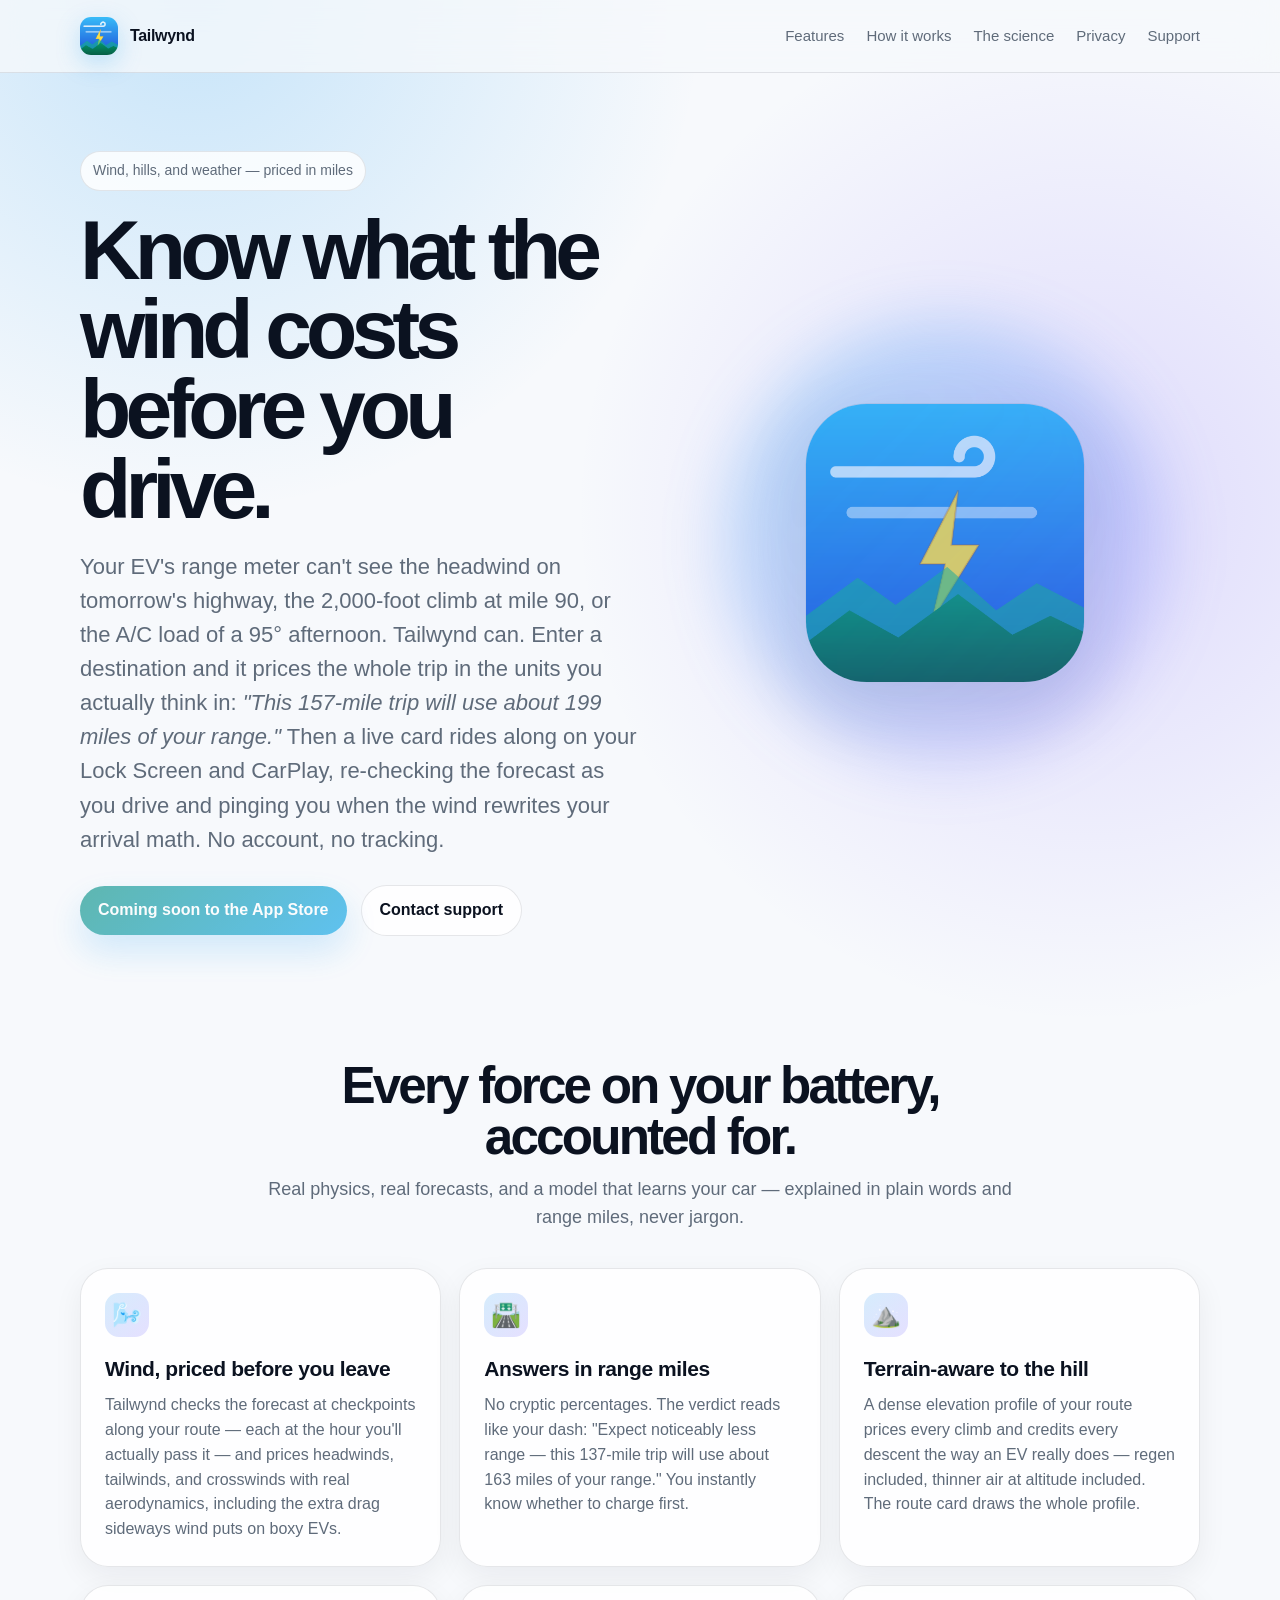
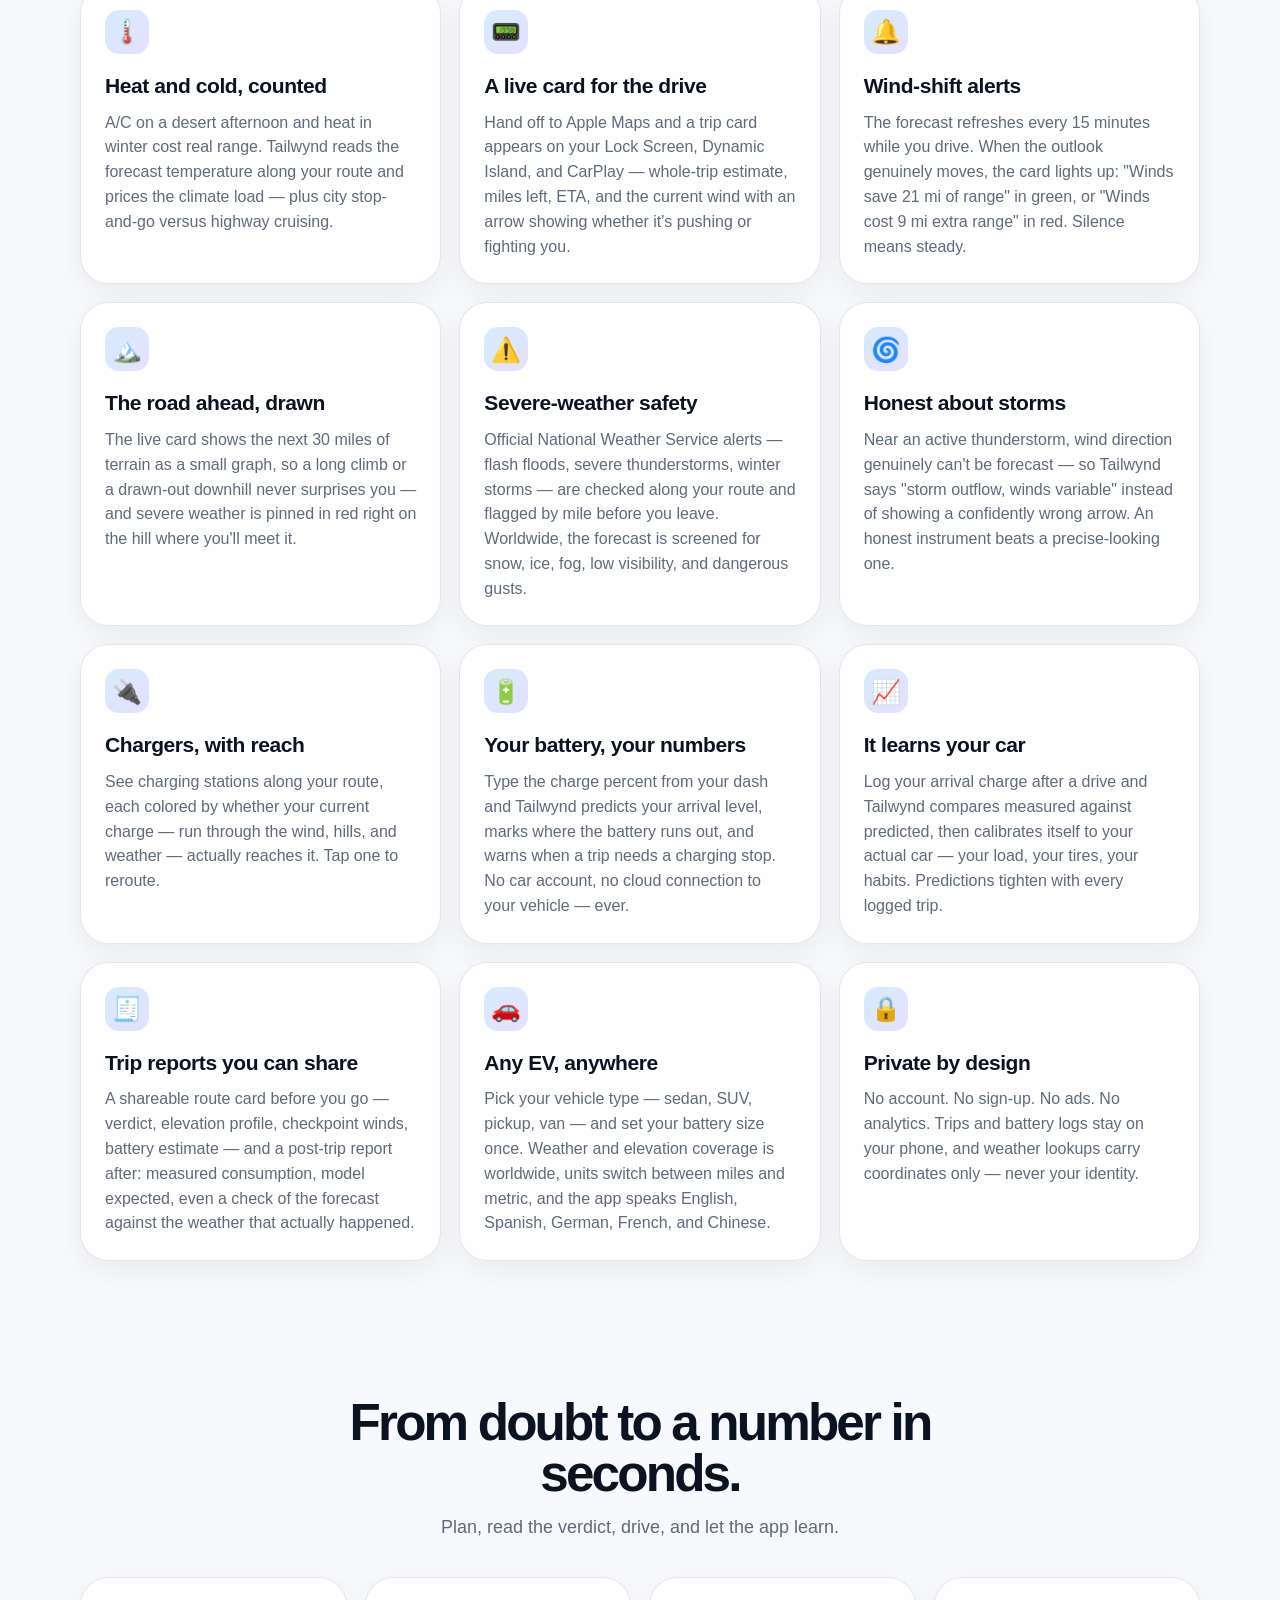
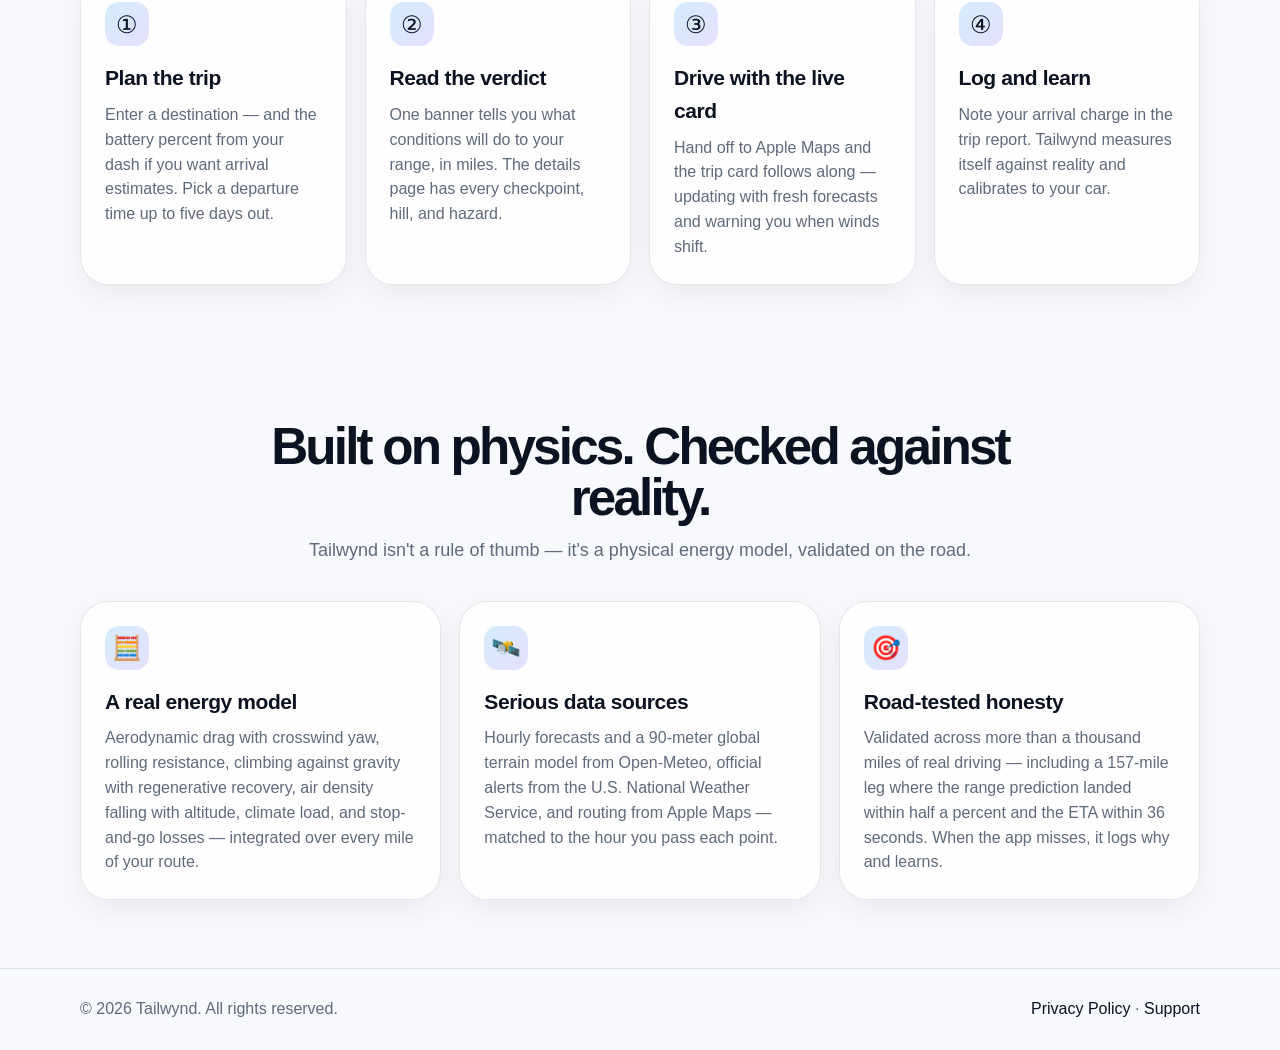
==== index.html @ 8d161bdf "Add files via upload" ====
<!doctype html>
<html lang="en">
<head>
  <meta charset="utf-8">
  <meta name="viewport" content="width=device-width, initial-scale=1">
  <title>Tailwynd | Know what the wind costs before you drive</title>
  <meta name="description" content="Tailwynd tells EV drivers what wind, hills, and weather will do to their range — in plain miles, before they leave. A live trip card tracks the drive, warns when winds shift, and the app learns your car with every trip. No account, no tracking.">
  <link rel="icon" href="images/AppIcon.png" type="image/png">
  <link rel="stylesheet" href="css/style.css">
</head>
<body>
  <nav class="nav"><div class="container nav-inner"><a class="logo" href="index.html"><img src="images/AppIcon.png" alt="Tailwynd icon"><span>Tailwynd</span></a><div class="nav-links"><a class="hide-sm" href="#features">Features</a><a class="hide-sm" href="#how">How it works</a><a class="hide-sm" href="#science">The science</a><a href="privacy.html">Privacy</a><a href="support.html">Support</a></div></div></nav>
  <main>
    <section class="hero"><div class="container hero-grid"><div><span class="badge">Wind, hills, and weather — priced in miles</span><h1>Know what the wind costs before you drive.</h1><p class="lead">Your EV's range meter can't see the headwind on tomorrow's highway, the 2,000-foot climb at mile 90, or the A/C load of a 95° afternoon. Tailwynd can. Enter a destination and it prices the whole trip in the units you actually think in: <em>"This 157-mile trip will use about 199 miles of your range."</em> Then a live card rides along on your Lock Screen and CarPlay, re-checking the forecast as you drive and pinging you when the wind rewrites your arrival math. No account, no tracking.</p><div class="actions"><span class="button" style="opacity:.65;cursor:default">Coming soon to the App Store</span><a class="button secondary" href="support.html">Contact support</a></div></div><div class="phone-stage"><div class="glow"></div><div class="hero-shot"><img src="images/AppIcon.png" alt="Tailwynd app icon" style="border-radius:22%;max-width:280px;margin:40px auto;display:block"></div></div></div></section>
    <section id="features" class="section"><div class="container"><div class="section-head"><h2>Every force on your battery, accounted for.</h2><p>Real physics, real forecasts, and a model that learns your car — explained in plain words and range miles, never jargon.</p></div><div class="grid">
      <div class="card"><div class="icon">🌬️</div><h3>Wind, priced before you leave</h3><p>Tailwynd checks the forecast at checkpoints along your route — each at the hour you'll actually pass it — and prices headwinds, tailwinds, and crosswinds with real aerodynamics, including the extra drag sideways wind puts on boxy EVs.</p></div>
      <div class="card"><div class="icon">🛣️</div><h3>Answers in range miles</h3><p>No cryptic percentages. The verdict reads like your dash: "Expect noticeably less range — this 137-mile trip will use about 163 miles of your range." You instantly know whether to charge first.</p></div>
      <div class="card"><div class="icon">⛰️</div><h3>Terrain-aware to the hill</h3><p>A dense elevation profile of your route prices every climb and credits every descent the way an EV really does — regen included, thinner air at altitude included. The route card draws the whole profile.</p></div>
      <div class="card"><div class="icon">🌡️</div><h3>Heat and cold, counted</h3><p>A/C on a desert afternoon and heat in winter cost real range. Tailwynd reads the forecast temperature along your route and prices the climate load — plus city stop-and-go versus highway cruising.</p></div>
      <div class="card"><div class="icon">📟</div><h3>A live card for the drive</h3><p>Hand off to Apple Maps and a trip card appears on your Lock Screen, Dynamic Island, and CarPlay — whole-trip estimate, miles left, ETA, and the current wind with an arrow showing whether it's pushing or fighting you.</p></div>
      <div class="card"><div class="icon">🔔</div><h3>Wind-shift alerts</h3><p>The forecast refreshes every 15 minutes while you drive. When the outlook genuinely moves, the card lights up: "Winds save 21 mi of range" in green, or "Winds cost 9 mi extra range" in red. Silence means steady.</p></div>
      <div class="card"><div class="icon">🏔️</div><h3>The road ahead, drawn</h3><p>The live card shows the next 30 miles of terrain as a small graph, so a long climb or a drawn-out downhill never surprises you — and severe weather is pinned in red right on the hill where you'll meet it.</p></div>
      <div class="card"><div class="icon">⚠️</div><h3>Severe-weather safety</h3><p>Official National Weather Service alerts — flash floods, severe thunderstorms, winter storms — are checked along your route and flagged by mile before you leave. Worldwide, the forecast is screened for snow, ice, fog, low visibility, and dangerous gusts.</p></div>
      <div class="card"><div class="icon">🌀</div><h3>Honest about storms</h3><p>Near an active thunderstorm, wind direction genuinely can't be forecast — so Tailwynd says "storm outflow, winds variable" instead of showing a confidently wrong arrow. An honest instrument beats a precise-looking one.</p></div>
      <div class="card"><div class="icon">🔌</div><h3>Chargers, with reach</h3><p>See charging stations along your route, each colored by whether your current charge — run through the wind, hills, and weather — actually reaches it. Tap one to reroute.</p></div>
      <div class="card"><div class="icon">🔋</div><h3>Your battery, your numbers</h3><p>Type the charge percent from your dash and Tailwynd predicts your arrival level, marks where the battery runs out, and warns when a trip needs a charging stop. No car account, no cloud connection to your vehicle — ever.</p></div>
      <div class="card"><div class="icon">📈</div><h3>It learns your car</h3><p>Log your arrival charge after a drive and Tailwynd compares measured against predicted, then calibrates itself to your actual car — your load, your tires, your habits. Predictions tighten with every logged trip.</p></div>
      <div class="card"><div class="icon">🧾</div><h3>Trip reports you can share</h3><p>A shareable route card before you go — verdict, elevation profile, checkpoint winds, battery estimate — and a post-trip report after: measured consumption, model expected, even a check of the forecast against the weather that actually happened.</p></div>
      <div class="card"><div class="icon">🚗</div><h3>Any EV, anywhere</h3><p>Pick your vehicle type — sedan, SUV, pickup, van — and set your battery size once. Weather and elevation coverage is worldwide, units switch between miles and metric, and the app speaks English, Spanish, German, French, and Chinese.</p></div>
      <div class="card"><div class="icon">🔒</div><h3>Private by design</h3><p>No account. No sign-up. No ads. No analytics. Trips and battery logs stay on your phone, and weather lookups carry coordinates only — never your identity.</p></div>
    </div></div></section>
    <section id="how" class="section"><div class="container"><div class="section-head"><h2>From doubt to a number in seconds.</h2><p>Plan, read the verdict, drive, and let the app learn.</p></div><div class="grid grid-4"><div class="card"><div class="icon">①</div><h3>Plan the trip</h3><p>Enter a destination — and the battery percent from your dash if you want arrival estimates. Pick a departure time up to five days out.</p></div><div class="card"><div class="icon">②</div><h3>Read the verdict</h3><p>One banner tells you what conditions will do to your range, in miles. The details page has every checkpoint, hill, and hazard.</p></div><div class="card"><div class="icon">③</div><h3>Drive with the live card</h3><p>Hand off to Apple Maps and the trip card follows along — updating with fresh forecasts and warning you when winds shift.</p></div><div class="card"><div class="icon">④</div><h3>Log and learn</h3><p>Note your arrival charge in the trip report. Tailwynd measures itself against reality and calibrates to your car.</p></div></div></div></section>
    <section id="science" class="section"><div class="container"><div class="section-head"><h2>Built on physics. Checked against reality.</h2><p>Tailwynd isn't a rule of thumb — it's a physical energy model, validated on the road.</p></div><div class="grid grid-3">
      <div class="card"><div class="icon">🧮</div><h3>A real energy model</h3><p>Aerodynamic drag with crosswind yaw, rolling resistance, climbing against gravity with regenerative recovery, air density falling with altitude, climate load, and stop-and-go losses — integrated over every mile of your route.</p></div>
      <div class="card"><div class="icon">🛰️</div><h3>Serious data sources</h3><p>Hourly forecasts and a 90-meter global terrain model from Open-Meteo, official alerts from the U.S. National Weather Service, and routing from Apple Maps — matched to the hour you pass each point.</p></div>
      <div class="card"><div class="icon">🎯</div><h3>Road-tested honesty</h3><p>Validated across more than a thousand miles of real driving — including a 157-mile leg where the range prediction landed within half a percent and the ETA within 36 seconds. When the app misses, it logs why and learns.</p></div>
    </div></div></section>
    <!-- SCREENSHOTS: re-enable when App Store screenshots exist in /images.
    <section id="screenshots" class="section"><div class="container"><div class="section-head"><h2>Screenshots</h2><p>A quick tour of Tailwynd.</p></div><div class="gallery">
      <img src="images/tailwynd_01_plan.png" alt="Trip verdict with range-miles banner and elevation profile">
      <img src="images/tailwynd_02_map.png" alt="Route map with wind arrows at every checkpoint">
      <img src="images/tailwynd_03_live.png" alt="Live trip card with terrain ahead and wind-shift alert">
      <img src="images/tailwynd_04_report.png" alt="Post-trip report with measured vs expected consumption">
    </div></div></section>
    -->
  </main>
  <footer class="footer"><div class="container footer-inner"><span>© <span data-year></span> Tailwynd. All rights reserved.</span><span><a href="privacy.html">Privacy Policy</a> · <a href="support.html">Support</a></span></div></footer>
  <script src="js/app.js"></script>
</body>
</html>
---- css/style.css ----
:root {
  --bg: #f7f9fc;
  --card: rgba(255,255,255,.82);
  --card-solid: #fff;
  --text: #0b1220;
  --muted: #5f6b7a;
  --line: rgba(15,23,42,.1);
  --brand: #0d9488;
  --brand-2: #0ea5e9;
  --shadow: 0 24px 70px rgba(18, 38, 63, .14);
  --radius: 28px;
}
@media (prefers-color-scheme: dark) {
  :root {
    --bg: #07111f;
    --card: rgba(13,23,38,.78);
    --card-solid: #0d1726;
    --text: #f4f7fb;
    --muted: #a8b3c2;
    --line: rgba(255,255,255,.1);
    --shadow: 0 24px 70px rgba(0,0,0,.35);
  }
}
* { box-sizing: border-box; }
html { scroll-behavior: smooth; }
body {
  margin: 0;
  font-family: -apple-system, BlinkMacSystemFont, "SF Pro Display", "Segoe UI", sans-serif;
  color: var(--text);
  background:
    radial-gradient(circle at 15% 0%, rgba(29,155,240,.22), transparent 32rem),
    radial-gradient(circle at 85% 12%, rgba(115,87,255,.19), transparent 32rem),
    var(--bg);
  line-height: 1.55;
}
a { color: inherit; text-decoration: none; }
img { max-width: 100%; display: block; }
.container { width: min(1120px, calc(100% - 36px)); margin: 0 auto; }
.nav {
  position: sticky; top: 0; z-index: 20;
  background: color-mix(in srgb, var(--bg) 78%, transparent);
  backdrop-filter: blur(18px);
  border-bottom: 1px solid var(--line);
}
.nav-inner { height: 72px; display:flex; align-items:center; justify-content:space-between; gap:18px; }
.logo { display:flex; align-items:center; gap:12px; font-weight: 750; letter-spacing: -.02em; }
.logo img { width:38px; height:38px; border-radius:11px; box-shadow: 0 8px 24px rgba(29,155,240,.25); }
.nav-links { display:flex; align-items:center; gap:22px; color:var(--muted); font-size:15px; }
.nav-links a:hover { color: var(--text); }
.button {
  display:inline-flex; align-items:center; justify-content:center; gap:10px;
  padding: 12px 18px; border-radius:999px; font-weight:700;
  background: linear-gradient(135deg, var(--brand), var(--brand-2)); color:#fff;
  box-shadow: 0 16px 34px rgba(29,155,240,.28);
}
.button.secondary { color: var(--text); background: var(--card); border:1px solid var(--line); box-shadow:none; }
.hero { padding: 78px 0 56px; }
.hero-grid { display:grid; grid-template-columns: 1.05fr .95fr; align-items:center; gap:48px; }
.badge { display:inline-flex; align-items:center; gap:8px; padding:8px 12px; border:1px solid var(--line); background:var(--card); border-radius:999px; color:var(--muted); font-size:14px; }
h1 { font-size: clamp(46px, 7vw, 84px); line-height:.95; margin: 20px 0; letter-spacing:-.07em; }
.lead { font-size: clamp(18px, 2vw, 22px); color:var(--muted); max-width: 650px; margin: 0 0 28px; }
.actions { display:flex; gap:14px; flex-wrap:wrap; align-items:center; }
.note { color:var(--muted); font-size:14px; margin-top:16px; }
.phone-stage { position:relative; min-height:580px; display:grid; place-items:center; }
.glow { position:absolute; width:440px; height:440px; border-radius:50%; background:linear-gradient(135deg, rgba(29,155,240,.28), rgba(115,87,255,.2)); filter:blur(30px); }
.phone {
  position:relative; width:min(330px, 82vw); aspect-ratio: 9/19.5; border-radius:46px;
  background:#0b1220; padding:12px; box-shadow: var(--shadow); border:1px solid rgba(255,255,255,.22);
  transform: rotate(2deg);
}
.phone::before { content:""; position:absolute; top:18px; left:50%; transform:translateX(-50%); width:96px; height:28px; border-radius:999px; background:#07111f; z-index:2; }
.screen { height:100%; border-radius:36px; overflow:hidden; background:#fff; }
.section { padding: 68px 0; }
.section-head { text-align:center; max-width:760px; margin:0 auto 36px; }
h2 { font-size: clamp(34px, 4vw, 56px); line-height:1; margin:0 0 14px; letter-spacing:-.055em; }
.section-head p, .page-hero p { color:var(--muted); font-size:18px; margin:0; }
.grid { display:grid; grid-template-columns: repeat(3, 1fr); gap:18px; }
.card { background:var(--card); border:1px solid var(--line); border-radius:var(--radius); padding:24px; box-shadow: 0 10px 30px rgba(15,23,42,.06); }
.icon { width:44px; height:44px; border-radius:14px; display:grid; place-items:center; background:linear-gradient(135deg, rgba(29,155,240,.18), rgba(115,87,255,.18)); font-size:24px; margin-bottom:16px; }
.card h3 { margin:0 0 8px; font-size:21px; letter-spacing:-.02em; }
.card p { color:var(--muted); margin:0; }
.hero-shot { width:min(360px, 88vw); }
.hero-shot img { border-radius:32px; box-shadow: var(--shadow); border:1px solid var(--line); }
.grid-4 { grid-template-columns: repeat(4, 1fr); }
.gallery { display:grid; grid-template-columns: repeat(5, 1fr); gap:18px; }
.gallery img { border-radius:24px; box-shadow: var(--shadow); border:1px solid var(--line); background:var(--card-solid); }
.split { display:grid; grid-template-columns: 1fr 1fr; gap:22px; align-items:start; }
.list { margin:0; padding-left:22px; color:var(--muted); }
.list li { margin:10px 0; }
.footer { border-top:1px solid var(--line); padding:28px 0; color:var(--muted); }
.footer-inner { display:flex; justify-content:space-between; gap:18px; flex-wrap:wrap; }
.footer a { color:var(--text); }
.page-hero { padding:70px 0 24px; text-align:center; }
.content { width:min(840px, calc(100% - 36px)); margin:0 auto 70px; background:var(--card); border:1px solid var(--line); border-radius:var(--radius); padding:34px; }
.content h2 { font-size:28px; margin-top:32px; }
.content h2:first-child { margin-top:0; }
.content p, .content li { color:var(--muted); }
.faq-item { border-top:1px solid var(--line); padding:20px 0; }
.faq-item:first-child { border-top:0; }
.faq-item h3 { margin:0 0 8px; }
@media (max-width: 860px) {
  .hero-grid, .split { grid-template-columns:1fr; }
  .phone-stage { min-height: 470px; }
  .grid, .grid-4 { grid-template-columns:1fr; }
  .gallery { grid-template-columns: repeat(3, 1fr); }
  .nav-links { gap:12px; font-size:14px; }
  .nav-links a.hide-sm { display:none; }
}
@media (max-width: 520px) {
  .gallery { grid-template-columns: repeat(2, 1fr); }
  .nav-inner { height:64px; }
  .button { width:100%; }
  .actions { align-items:stretch; }
}
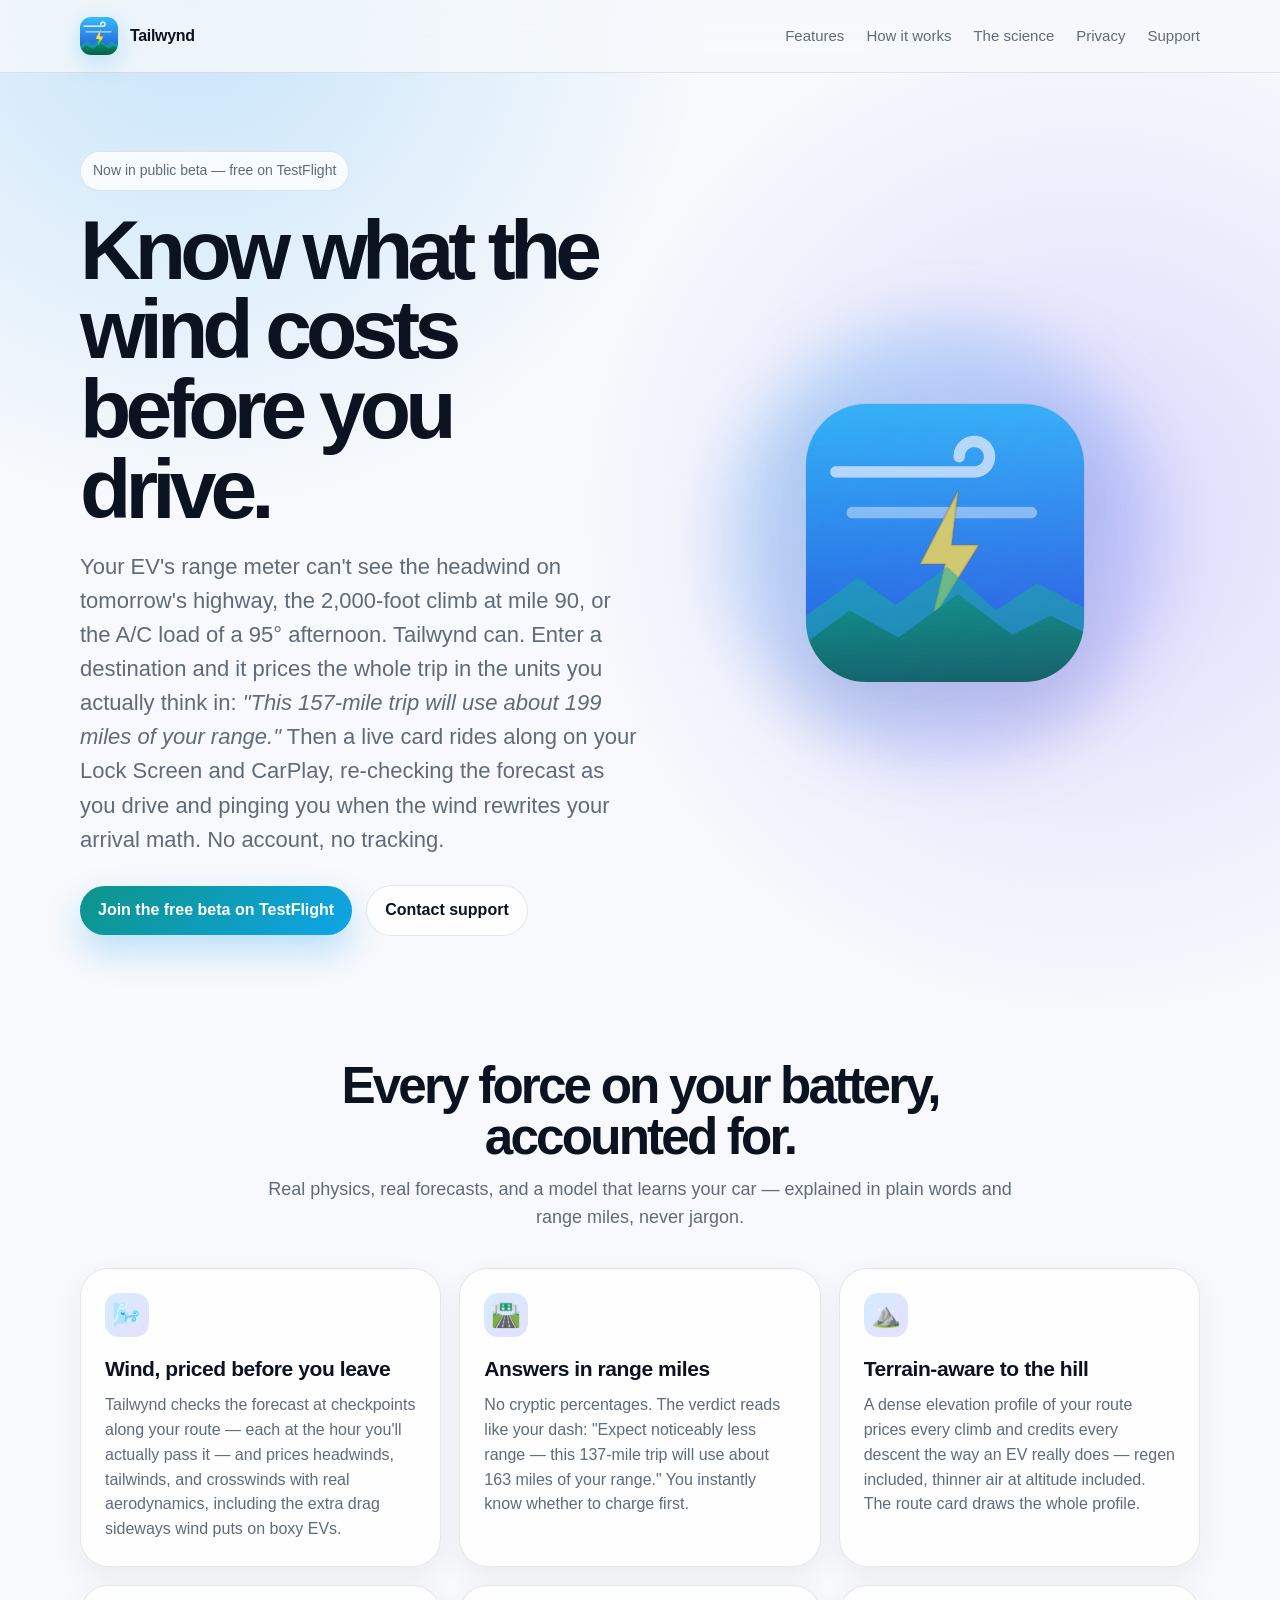
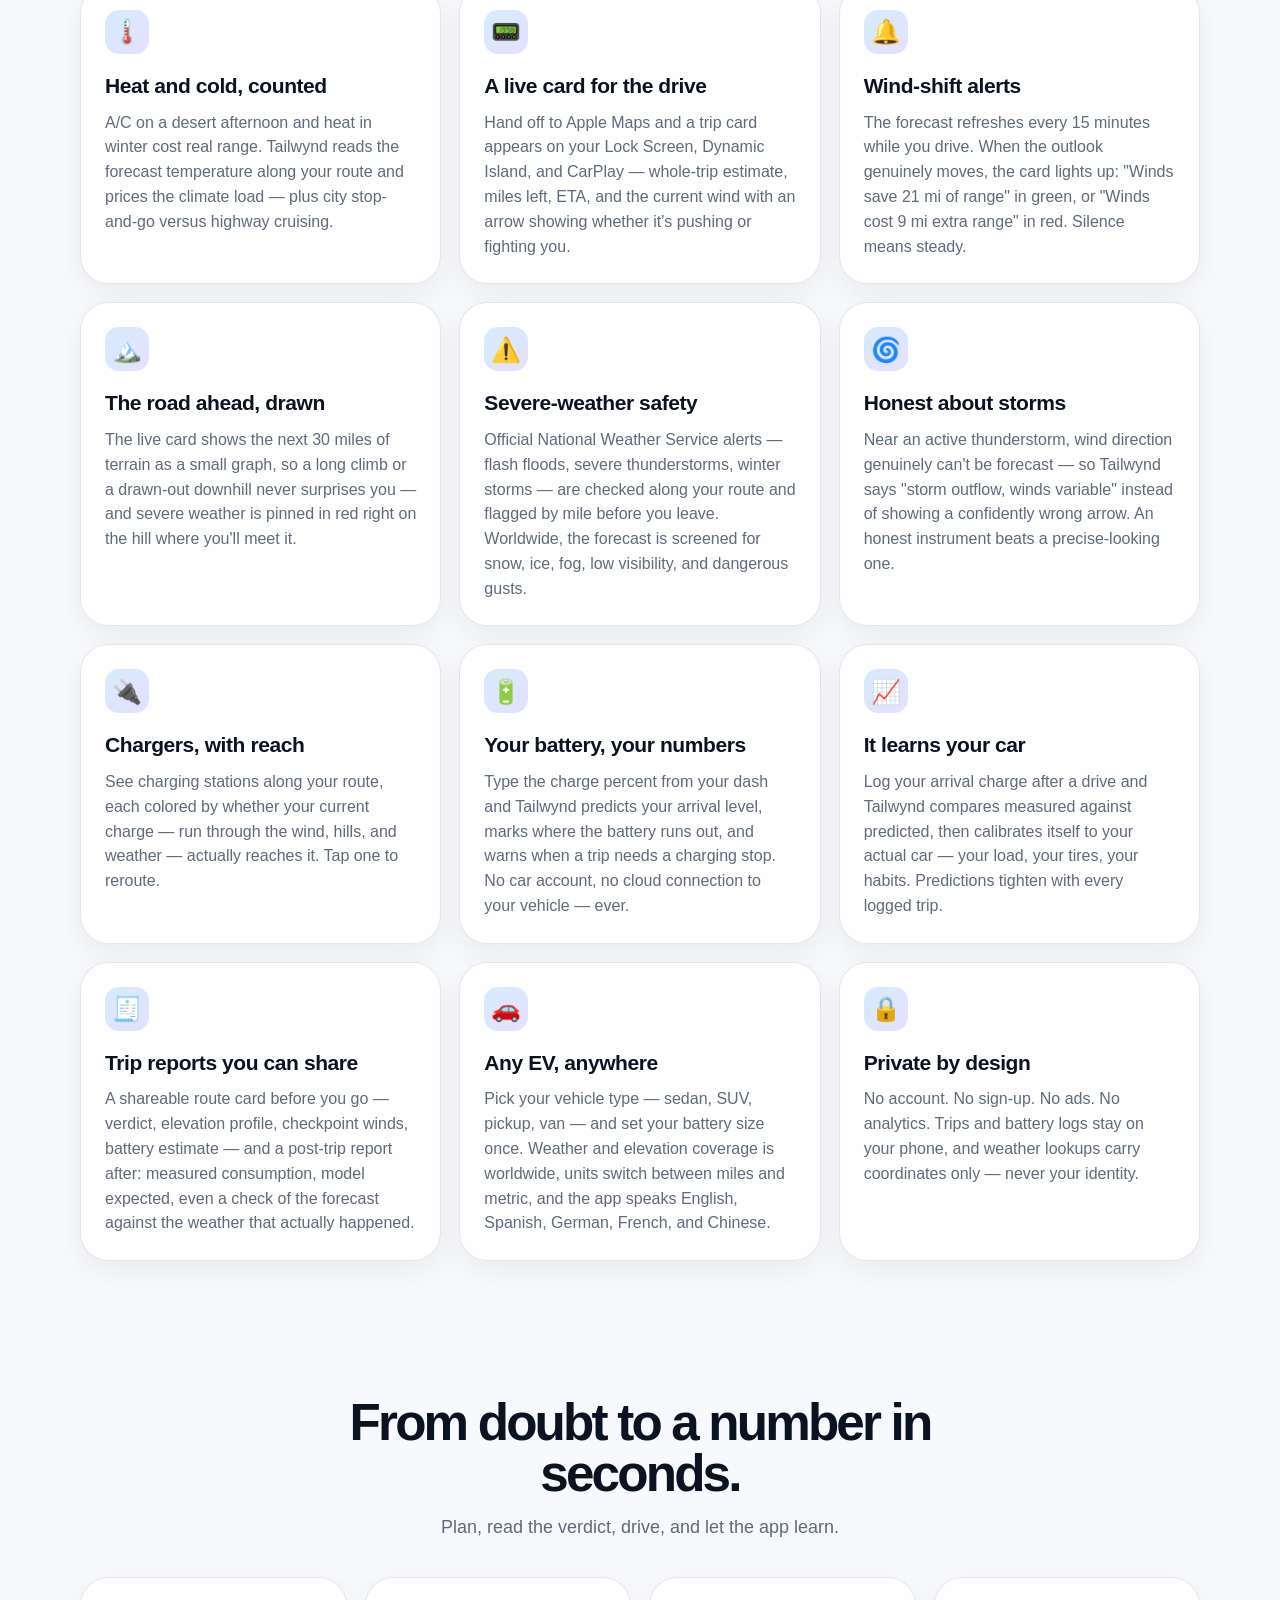
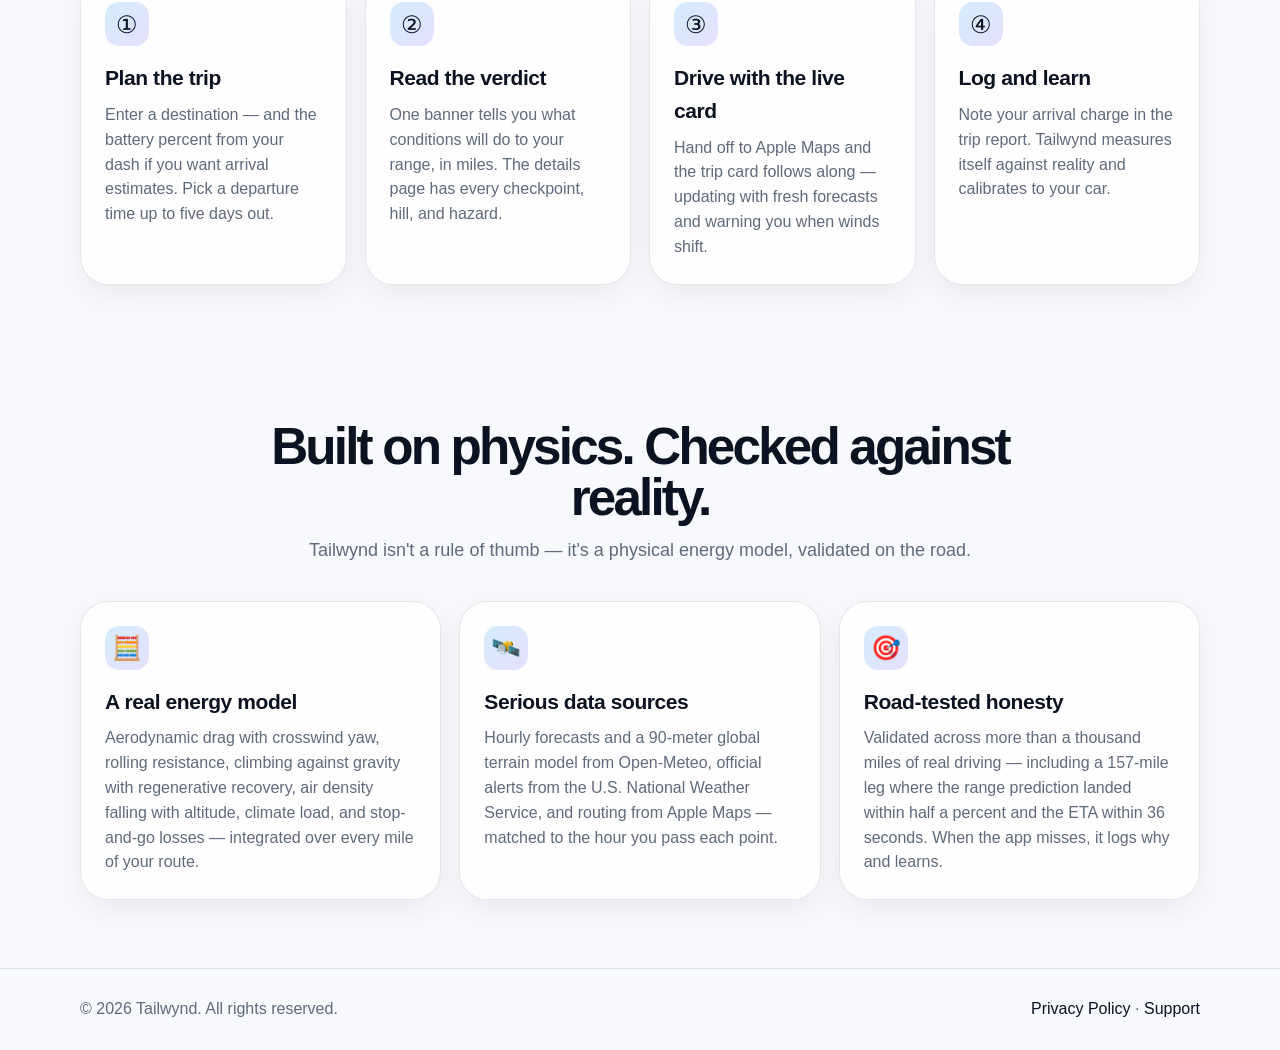
==== commit b3555a6f: "Add files via upload" ====
--- a/index.html
+++ b/index.html
@@ -11,7 +11,7 @@
 <body>
   <nav class="nav"><div class="container nav-inner"><a class="logo" href="index.html"><img src="images/AppIcon.png" alt="Tailwynd icon"><span>Tailwynd</span></a><div class="nav-links"><a class="hide-sm" href="#features">Features</a><a class="hide-sm" href="#how">How it works</a><a class="hide-sm" href="#science">The science</a><a href="privacy.html">Privacy</a><a href="support.html">Support</a></div></div></nav>
   <main>
-    <section class="hero"><div class="container hero-grid"><div><span class="badge">Wind, hills, and weather — priced in miles</span><h1>Know what the wind costs before you drive.</h1><p class="lead">Your EV's range meter can't see the headwind on tomorrow's highway, the 2,000-foot climb at mile 90, or the A/C load of a 95° afternoon. Tailwynd can. Enter a destination and it prices the whole trip in the units you actually think in: <em>"This 157-mile trip will use about 199 miles of your range."</em> Then a live card rides along on your Lock Screen and CarPlay, re-checking the forecast as you drive and pinging you when the wind rewrites your arrival math. No account, no tracking.</p><div class="actions"><span class="button" style="opacity:.65;cursor:default">Coming soon to the App Store</span><a class="button secondary" href="support.html">Contact support</a></div></div><div class="phone-stage"><div class="glow"></div><div class="hero-shot"><img src="images/AppIcon.png" alt="Tailwynd app icon" style="border-radius:22%;max-width:280px;margin:40px auto;display:block"></div></div></div></section>
+    <section class="hero"><div class="container hero-grid"><div><span class="badge">Now in public beta — free on TestFlight</span><h1>Know what the wind costs before you drive.</h1><p class="lead">Your EV's range meter can't see the headwind on tomorrow's highway, the 2,000-foot climb at mile 90, or the A/C load of a 95° afternoon. Tailwynd can. Enter a destination and it prices the whole trip in the units you actually think in: <em>"This 157-mile trip will use about 199 miles of your range."</em> Then a live card rides along on your Lock Screen and CarPlay, re-checking the forecast as you drive and pinging you when the wind rewrites your arrival math. No account, no tracking.</p><div class="actions"><a class="button" href="https://testflight.apple.com/join/KXeU5cnZ">Join the free beta on TestFlight</a><a class="button secondary" href="support.html">Contact support</a></div></div><div class="phone-stage"><div class="glow"></div><div class="hero-shot"><img src="images/AppIcon.png" alt="Tailwynd app icon" style="border-radius:22%;max-width:280px;margin:40px auto;display:block"></div></div></div></section>
     <section id="features" class="section"><div class="container"><div class="section-head"><h2>Every force on your battery, accounted for.</h2><p>Real physics, real forecasts, and a model that learns your car — explained in plain words and range miles, never jargon.</p></div><div class="grid">
       <div class="card"><div class="icon">🌬️</div><h3>Wind, priced before you leave</h3><p>Tailwynd checks the forecast at checkpoints along your route — each at the hour you'll actually pass it — and prices headwinds, tailwinds, and crosswinds with real aerodynamics, including the extra drag sideways wind puts on boxy EVs.</p></div>
       <div class="card"><div class="icon">🛣️</div><h3>Answers in range miles</h3><p>No cryptic percentages. The verdict reads like your dash: "Expect noticeably less range — this 137-mile trip will use about 163 miles of your range." You instantly know whether to charge first.</p></div>
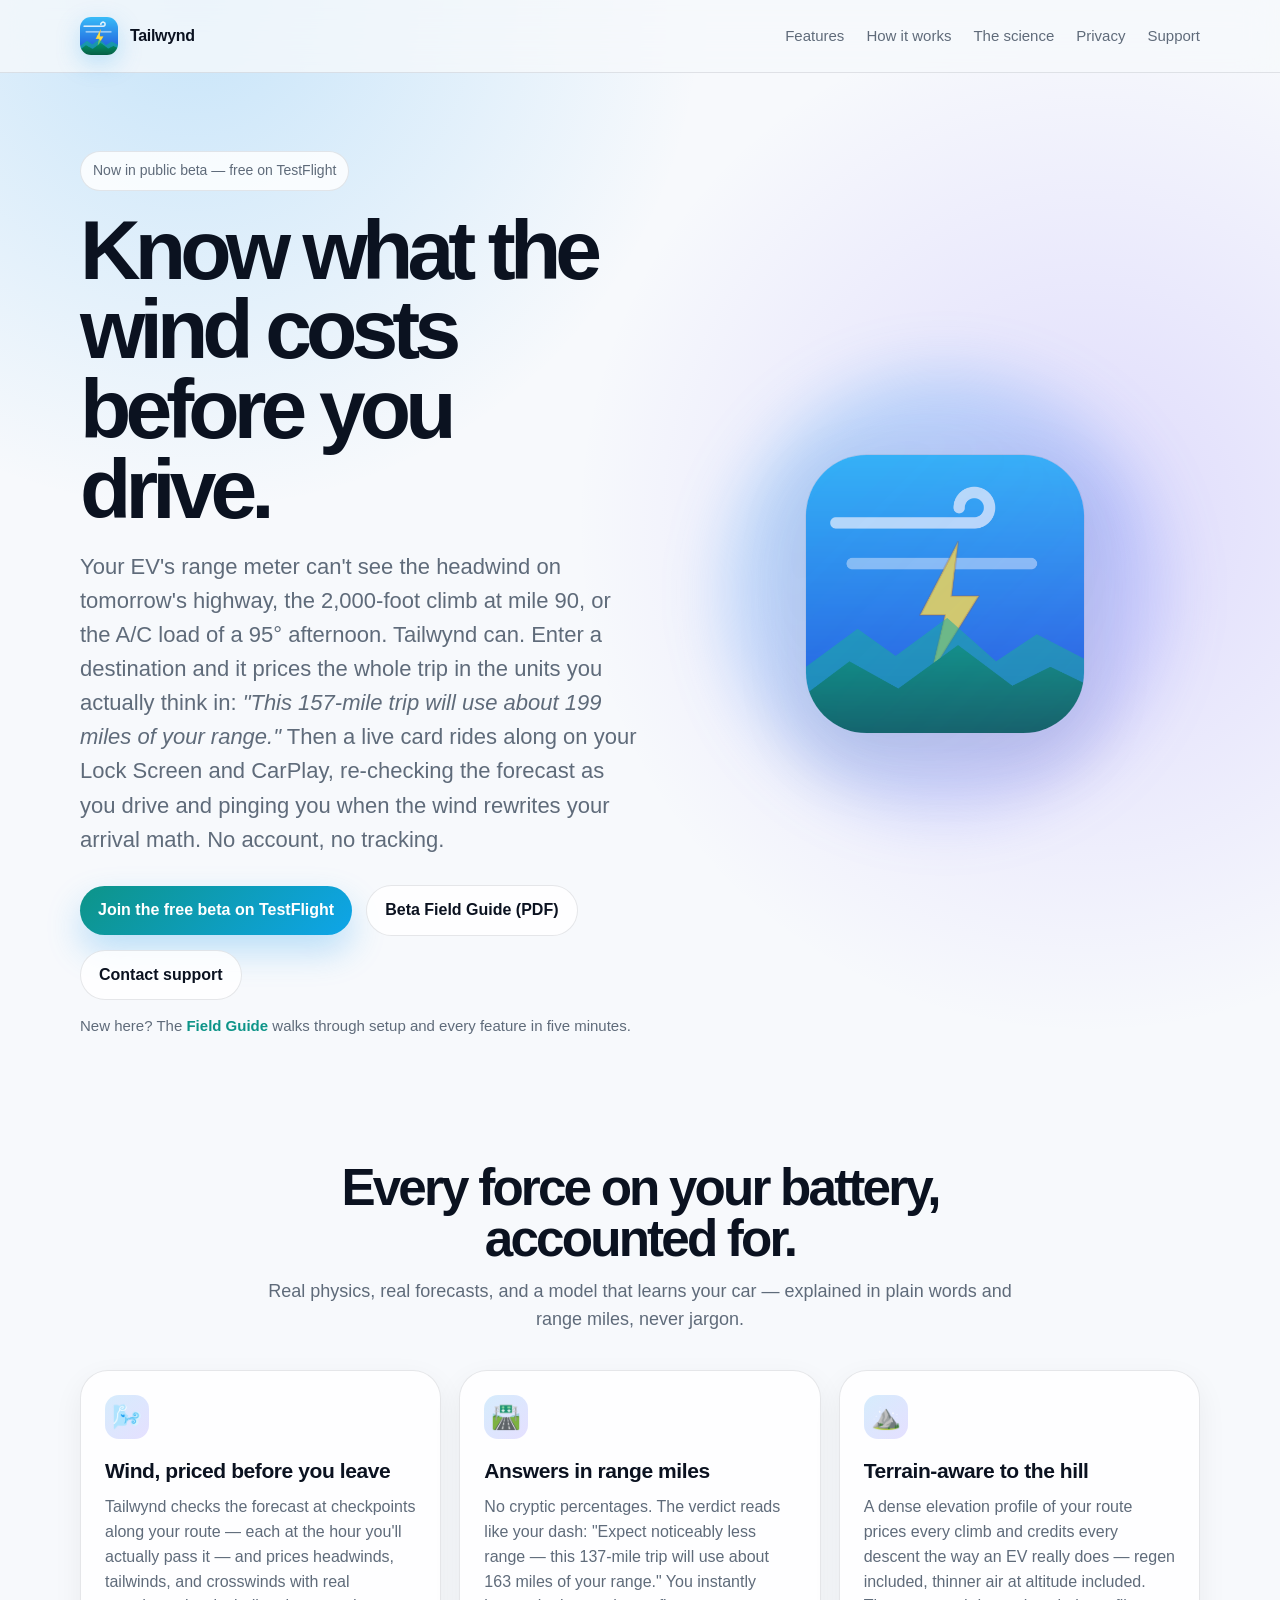
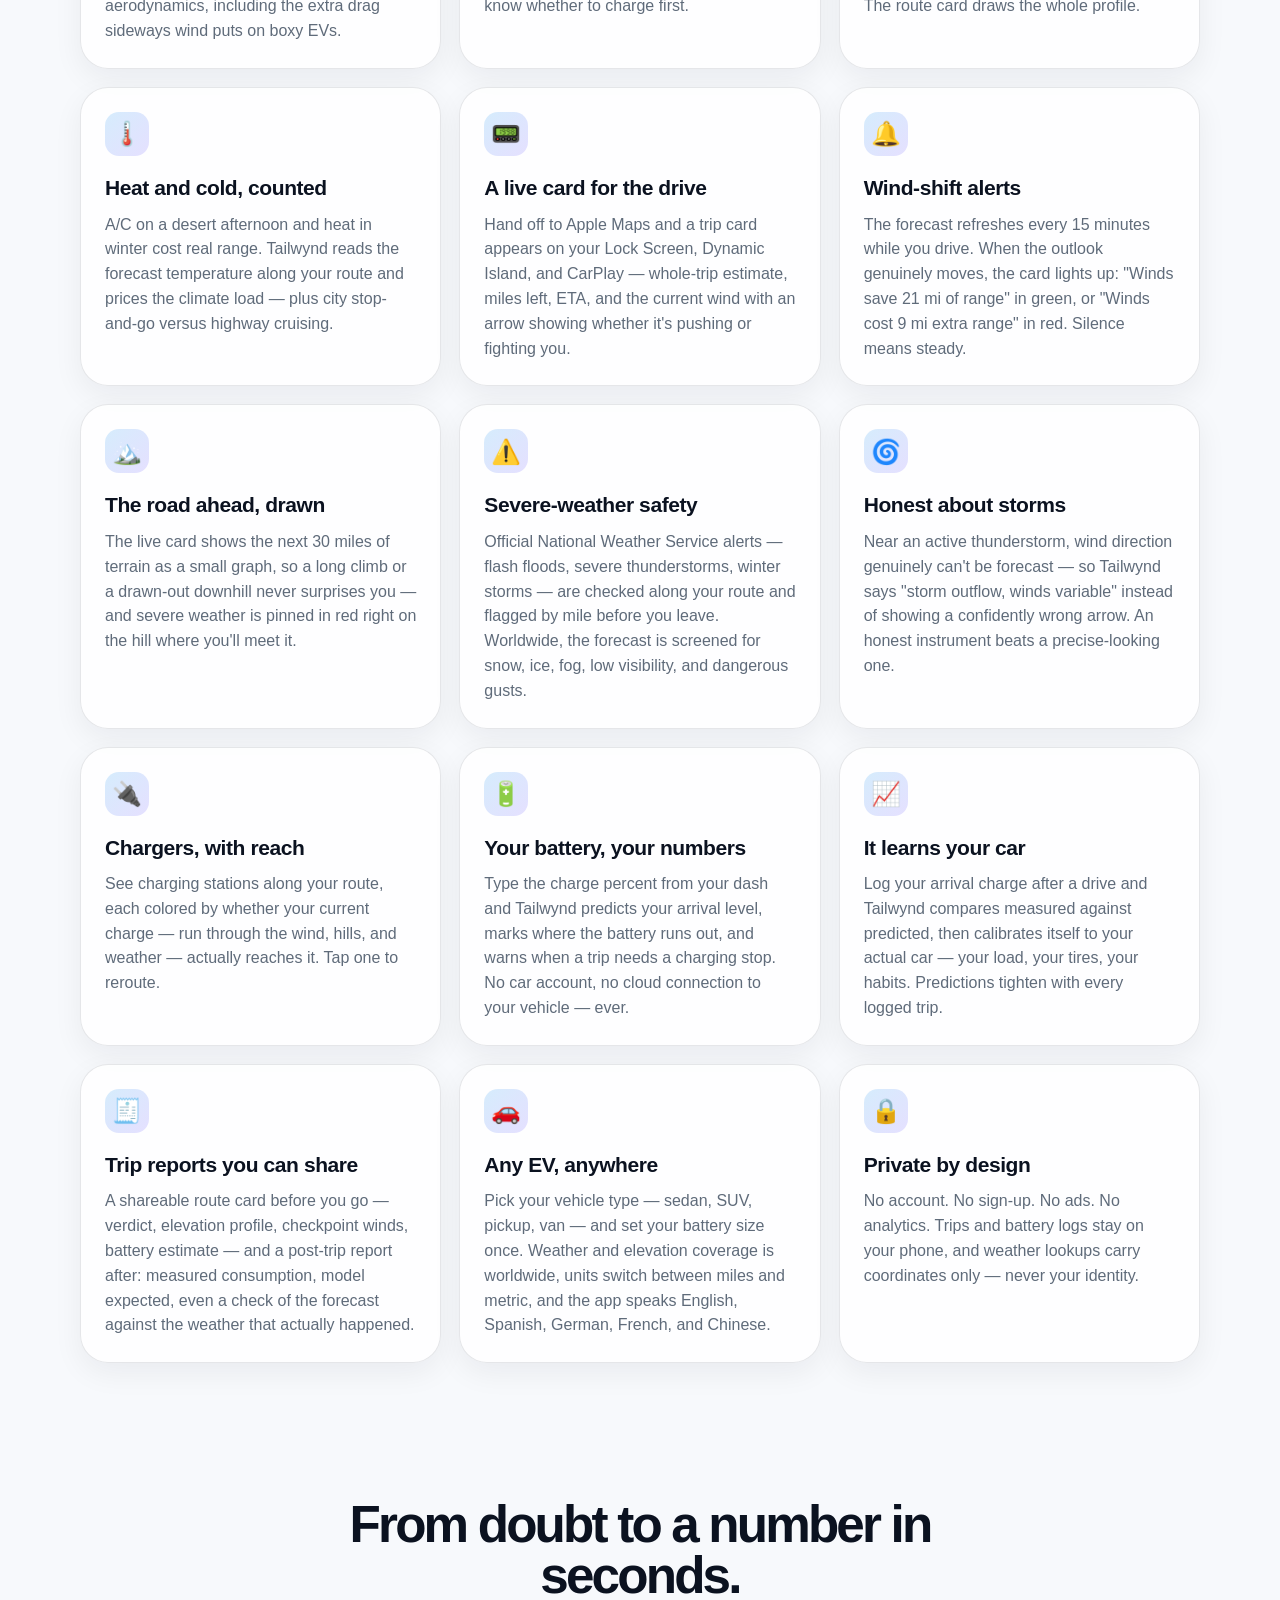
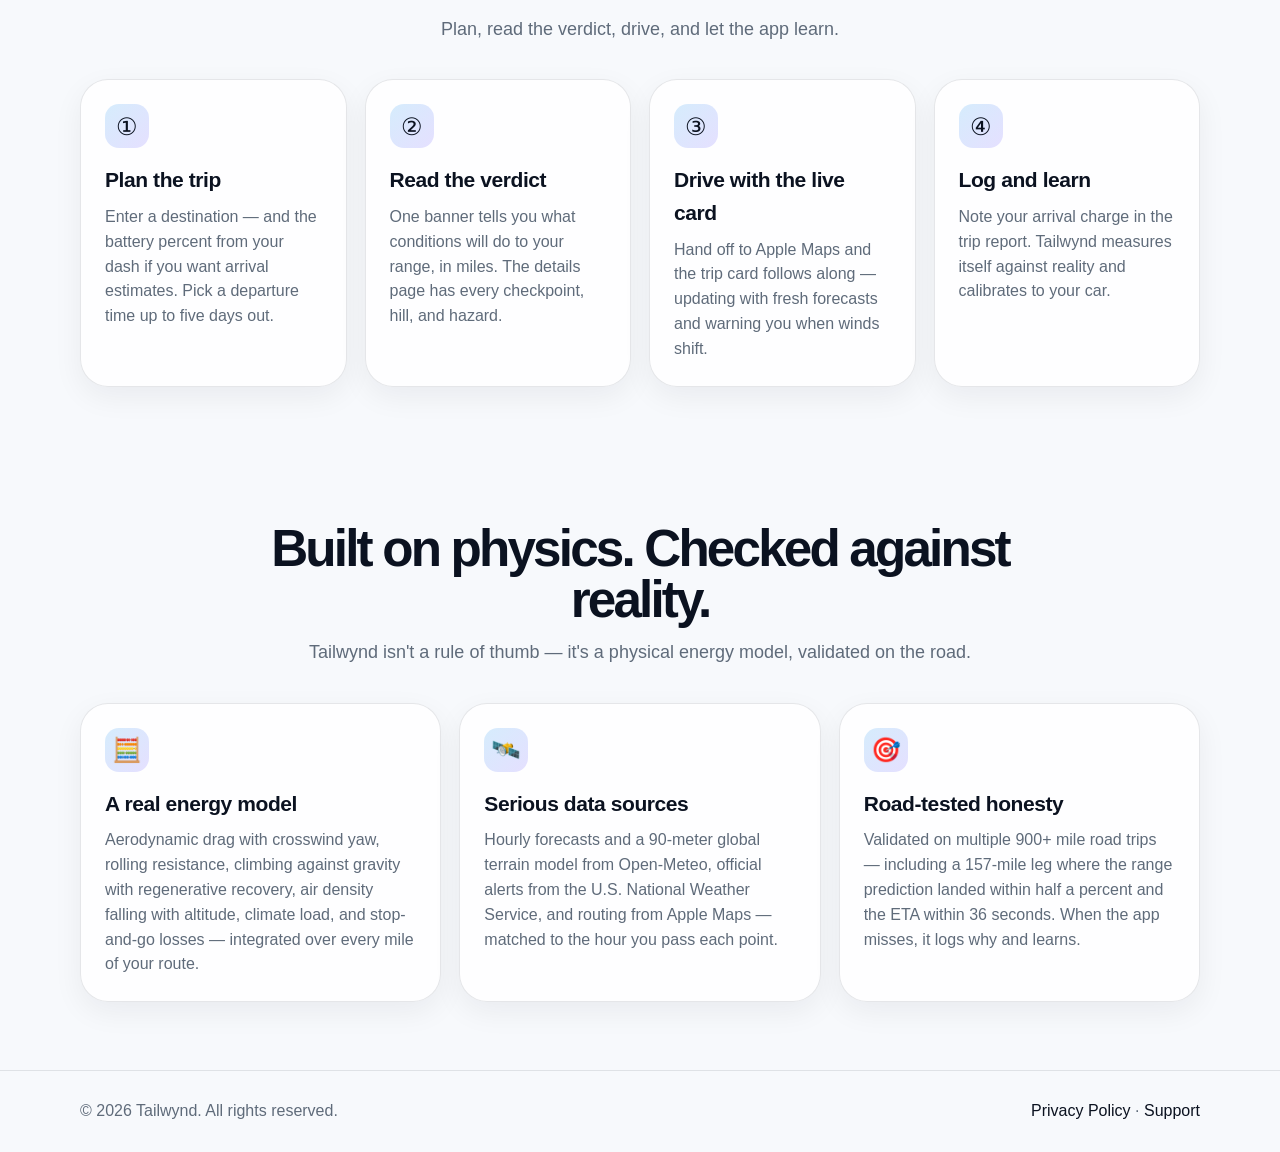
==== commit b864a3d2: "Add files via upload" ====
--- a/index.html
+++ b/index.html
@@ -11,7 +11,7 @@
 <body>
   <nav class="nav"><div class="container nav-inner"><a class="logo" href="index.html"><img src="images/AppIcon.png" alt="Tailwynd icon"><span>Tailwynd</span></a><div class="nav-links"><a class="hide-sm" href="#features">Features</a><a class="hide-sm" href="#how">How it works</a><a class="hide-sm" href="#science">The science</a><a href="privacy.html">Privacy</a><a href="support.html">Support</a></div></div></nav>
   <main>
-    <section class="hero"><div class="container hero-grid"><div><span class="badge">Now in public beta — free on TestFlight</span><h1>Know what the wind costs before you drive.</h1><p class="lead">Your EV's range meter can't see the headwind on tomorrow's highway, the 2,000-foot climb at mile 90, or the A/C load of a 95° afternoon. Tailwynd can. Enter a destination and it prices the whole trip in the units you actually think in: <em>"This 157-mile trip will use about 199 miles of your range."</em> Then a live card rides along on your Lock Screen and CarPlay, re-checking the forecast as you drive and pinging you when the wind rewrites your arrival math. No account, no tracking.</p><div class="actions"><a class="button" href="https://testflight.apple.com/join/KXeU5cnZ">Join the free beta on TestFlight</a><a class="button secondary" href="support.html">Contact support</a></div></div><div class="phone-stage"><div class="glow"></div><div class="hero-shot"><img src="images/AppIcon.png" alt="Tailwynd app icon" style="border-radius:22%;max-width:280px;margin:40px auto;display:block"></div></div></div></section>
+    <section class="hero"><div class="container hero-grid"><div><span class="badge">Now in public beta — free on TestFlight</span><h1>Know what the wind costs before you drive.</h1><p class="lead">Your EV's range meter can't see the headwind on tomorrow's highway, the 2,000-foot climb at mile 90, or the A/C load of a 95° afternoon. Tailwynd can. Enter a destination and it prices the whole trip in the units you actually think in: <em>"This 157-mile trip will use about 199 miles of your range."</em> Then a live card rides along on your Lock Screen and CarPlay, re-checking the forecast as you drive and pinging you when the wind rewrites your arrival math. No account, no tracking.</p><div class="actions"><a class="button" href="https://testflight.apple.com/join/KXeU5cnZ">Join the free beta on TestFlight</a><a class="button secondary" href="Tailwynd-Beta-Field-Guide.pdf">Beta Field Guide (PDF)</a><a class="button secondary" href="support.html">Contact support</a></div><p class="hero-note">New here? The <a href="Tailwynd-Beta-Field-Guide.pdf">Field Guide</a> walks through setup and every feature in five minutes.</p></div><div class="phone-stage"><div class="glow"></div><div class="hero-shot"><img src="images/AppIcon.png" alt="Tailwynd app icon" style="border-radius:22%;max-width:280px;margin:40px auto;display:block"></div></div></div></section>
     <section id="features" class="section"><div class="container"><div class="section-head"><h2>Every force on your battery, accounted for.</h2><p>Real physics, real forecasts, and a model that learns your car — explained in plain words and range miles, never jargon.</p></div><div class="grid">
       <div class="card"><div class="icon">🌬️</div><h3>Wind, priced before you leave</h3><p>Tailwynd checks the forecast at checkpoints along your route — each at the hour you'll actually pass it — and prices headwinds, tailwinds, and crosswinds with real aerodynamics, including the extra drag sideways wind puts on boxy EVs.</p></div>
       <div class="card"><div class="icon">🛣️</div><h3>Answers in range miles</h3><p>No cryptic percentages. The verdict reads like your dash: "Expect noticeably less range — this 137-mile trip will use about 163 miles of your range." You instantly know whether to charge first.</p></div>
@@ -33,7 +33,7 @@
     <section id="science" class="section"><div class="container"><div class="section-head"><h2>Built on physics. Checked against reality.</h2><p>Tailwynd isn't a rule of thumb — it's a physical energy model, validated on the road.</p></div><div class="grid grid-3">
       <div class="card"><div class="icon">🧮</div><h3>A real energy model</h3><p>Aerodynamic drag with crosswind yaw, rolling resistance, climbing against gravity with regenerative recovery, air density falling with altitude, climate load, and stop-and-go losses — integrated over every mile of your route.</p></div>
       <div class="card"><div class="icon">🛰️</div><h3>Serious data sources</h3><p>Hourly forecasts and a 90-meter global terrain model from Open-Meteo, official alerts from the U.S. National Weather Service, and routing from Apple Maps — matched to the hour you pass each point.</p></div>
-      <div class="card"><div class="icon">🎯</div><h3>Road-tested honesty</h3><p>Validated across more than a thousand miles of real driving — including a 157-mile leg where the range prediction landed within half a percent and the ETA within 36 seconds. When the app misses, it logs why and learns.</p></div>
+      <div class="card"><div class="icon">🎯</div><h3>Road-tested honesty</h3><p>Validated on multiple 900+ mile road trips — including a 157-mile leg where the range prediction landed within half a percent and the ETA within 36 seconds. When the app misses, it logs why and learns.</p></div>
     </div></div></section>
     <!-- SCREENSHOTS: re-enable when App Store screenshots exist in /images.
     <section id="screenshots" class="section"><div class="container"><div class="section-head"><h2>Screenshots</h2><p>A quick tour of Tailwynd.</p></div><div class="gallery">
--- a/css/style.css
+++ b/css/style.css
@@ -60,6 +60,8 @@
 h1 { font-size: clamp(46px, 7vw, 84px); line-height:.95; margin: 20px 0; letter-spacing:-.07em; }
 .lead { font-size: clamp(18px, 2vw, 22px); color:var(--muted); max-width: 650px; margin: 0 0 28px; }
 .actions { display:flex; gap:14px; flex-wrap:wrap; align-items:center; }
+.hero-note { margin: 14px 0 0; font-size: 15px; color: var(--muted); }
+.hero-note a { color: var(--brand); font-weight: 600; }
 .note { color:var(--muted); font-size:14px; margin-top:16px; }
 .phone-stage { position:relative; min-height:580px; display:grid; place-items:center; }
 .glow { position:absolute; width:440px; height:440px; border-radius:50%; background:linear-gradient(135deg, rgba(29,155,240,.28), rgba(115,87,255,.2)); filter:blur(30px); }
